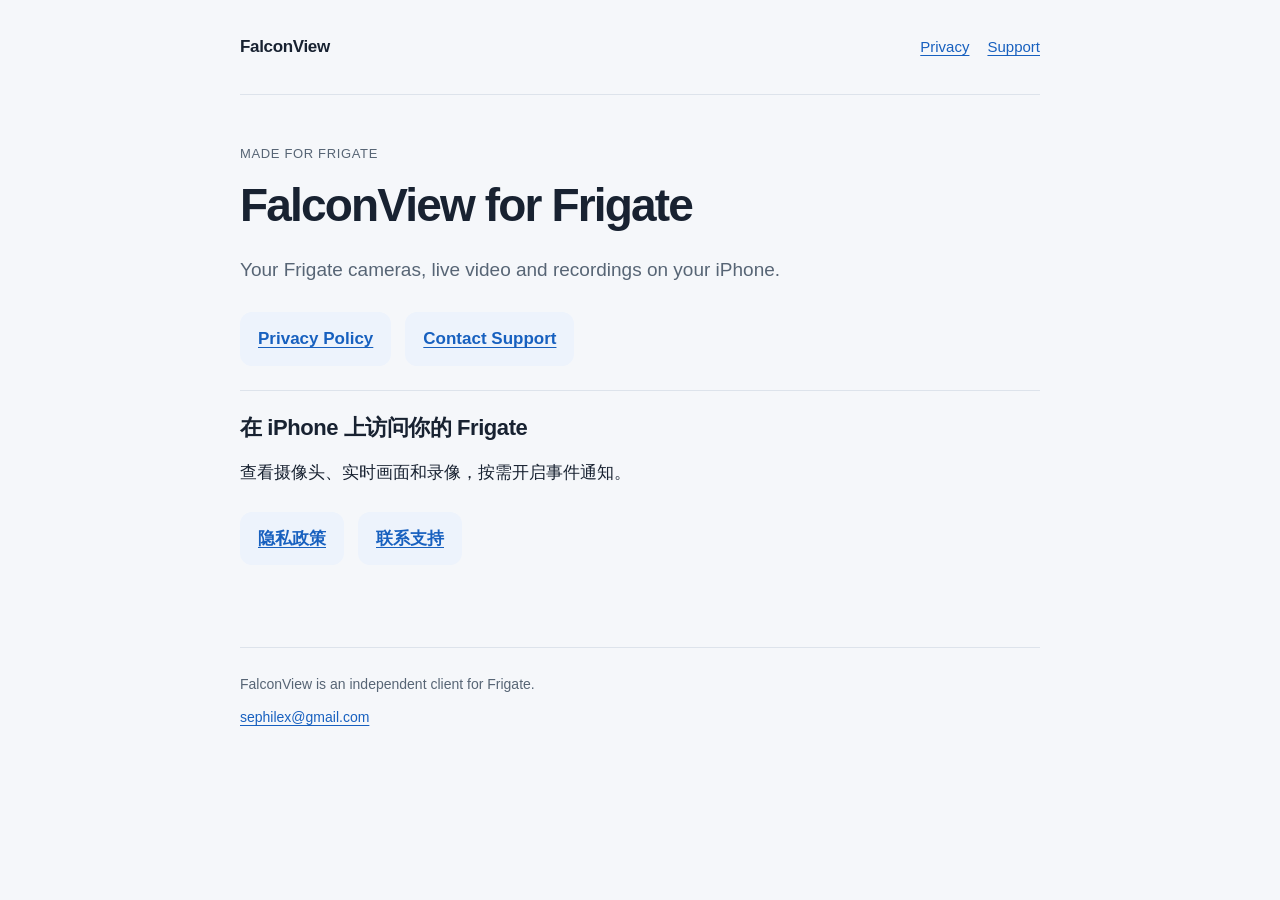
==== index.html @ efe258cc "Publish FalconView privacy policy and support pages" ====
<!doctype html>
<html lang="en">
<head>
  <meta charset="utf-8">
  <meta name="viewport" content="width=device-width, initial-scale=1">
  <meta name="description" content="Privacy and support for FalconView for Frigate.">
  <title>FalconView for Frigate</title>
  <link rel="stylesheet" href="styles.css">
</head>
<body>
  <a class="skip" href="#main">Skip to content</a>
  <header><a class="brand" href="./">FalconView</a><nav aria-label="Pages"><a href="privacy/">Privacy</a><a href="support/">Support</a></nav></header>
  <main id="main">
    <p class="eyebrow">MADE FOR FRIGATE</p>
    <h1>FalconView for Frigate</h1>
    <p class="intro">Your Frigate cameras, live video and recordings on your iPhone.</p>
    <div class="actions"><a class="action" href="privacy/">Privacy Policy</a><a class="action" href="support/">Contact Support</a></div>
    <section lang="zh-Hans">
      <h2>在 iPhone 上访问你的 Frigate</h2>
      <p>查看摄像头、实时画面和录像，按需开启事件通知。</p>
      <div class="actions"><a class="action" href="zh/privacy/">隐私政策</a><a class="action" href="zh/support/">联系支持</a></div>
    </section>
  </main>
  <footer><p>FalconView is an independent client for Frigate.</p><a href="mailto:sephilex@gmail.com">sephilex@gmail.com</a></footer>
</body>
</html>
---- styles.css ----
:root {
  color-scheme: light dark;
  --bg: #f5f7fa;
  --surface: #ffffff;
  --text: #182231;
  --muted: #576575;
  --line: #dde3eb;
  --accent: #1760bf;
  --soft: #edf3fc;
}
@media (prefers-color-scheme: dark) {
  :root {
    --bg: #0e131c;
    --surface: #161e2b;
    --text: #edf2fa;
    --muted: #b0bbca;
    --line: #303c4e;
    --accent: #8cbcff;
    --soft: #1a2a40;
  }
}
* { box-sizing: border-box; }
body {
  margin: 0;
  background: var(--bg);
  color: var(--text);
  font: 17px/1.75 -apple-system, BlinkMacSystemFont, "Segoe UI", sans-serif;
  -webkit-text-size-adjust: 100%;
}
a { color: var(--accent); text-underline-offset: .2em; }
a:hover { text-decoration-thickness: 2px; }
a:focus-visible { outline: 3px solid var(--accent); outline-offset: 5px; border-radius: 3px; }
.skip { position: absolute; top: -100px; left: 16px; background: var(--surface); padding: 12px; }
.skip:focus { top: 8px; }
header, main, footer { width: min(100% - 40px, 800px); margin-inline: auto; }
header {
  display: flex;
  align-items: center;
  justify-content: space-between;
  gap: 20px;
  padding-block: 24px;
  border-bottom: 1px solid var(--line);
}
.brand { color: var(--text); font-weight: 650; text-decoration: none; letter-spacing: -.02em; }
nav { display: flex; gap: 18px; align-items: center; font-size: 15px; }
nav a { padding-block: 10px; }
main { padding-block: 48px 36px; }
.eyebrow { color: var(--muted); font-size: 13px; letter-spacing: .05em; margin: 0 0 12px; }
h1 { font-size: clamp(30px, 6vw, 46px); line-height: 1.2; letter-spacing: -.04em; margin: 0 0 20px; }
.intro { color: var(--muted); font-size: 19px; line-height: 1.75; margin: 0 0 26px; }
.highlights { display: grid; grid-template-columns: repeat(3, 1fr); gap: 12px; margin-block: 28px 36px; }
.highlight { background: var(--surface); border: 1px solid var(--line); border-radius: 16px; padding: 18px; }
.highlight strong { display: block; font-size: 15px; line-height: 1.45; margin-bottom: 6px; }
.highlight span { display: block; color: var(--muted); font-size: 14px; line-height: 1.6; }
section { padding-block: 22px; border-top: 1px solid var(--line); }
h2 { font-size: 22px; line-height: 1.4; letter-spacing: -.02em; margin: 0 0 14px; }
p { margin: 0 0 16px; }
section p:last-child { margin-bottom: 0; }
.contact { background: var(--soft); padding: 22px; border-radius: 16px; margin-top: 18px; }
.contact a { overflow-wrap: anywhere; }
.actions { display: flex; flex-wrap: wrap; gap: 14px; margin-block: 24px; }
.action { display: inline-block; padding: 12px 18px; border-radius: 12px; background: var(--soft); font-weight: 600; }
footer { padding-block: 24px 40px; border-top: 1px solid var(--line); color: var(--muted); font-size: 14px; }
footer p { margin-bottom: 8px; }
@media (max-width: 540px) {
  header, main, footer { width: calc(100% - 32px); }
  header { gap: 10px; padding-block: 18px; }
  nav { gap: 14px; }
  main { padding-top: 32px; }
  .highlights { grid-template-columns: 1fr; gap: 10px; }
  .highlight { padding: 14px 18px; }
  .highlight strong { margin-bottom: 3px; }
}
@media print {
  :root { --bg: white; --surface: white; --text: black; --muted: #444; --line: #bbb; --accent: #222; --soft: white; }
  nav, .skip { display: none; }
  main { padding-top: 20px; }
  section { break-inside: avoid; }
}
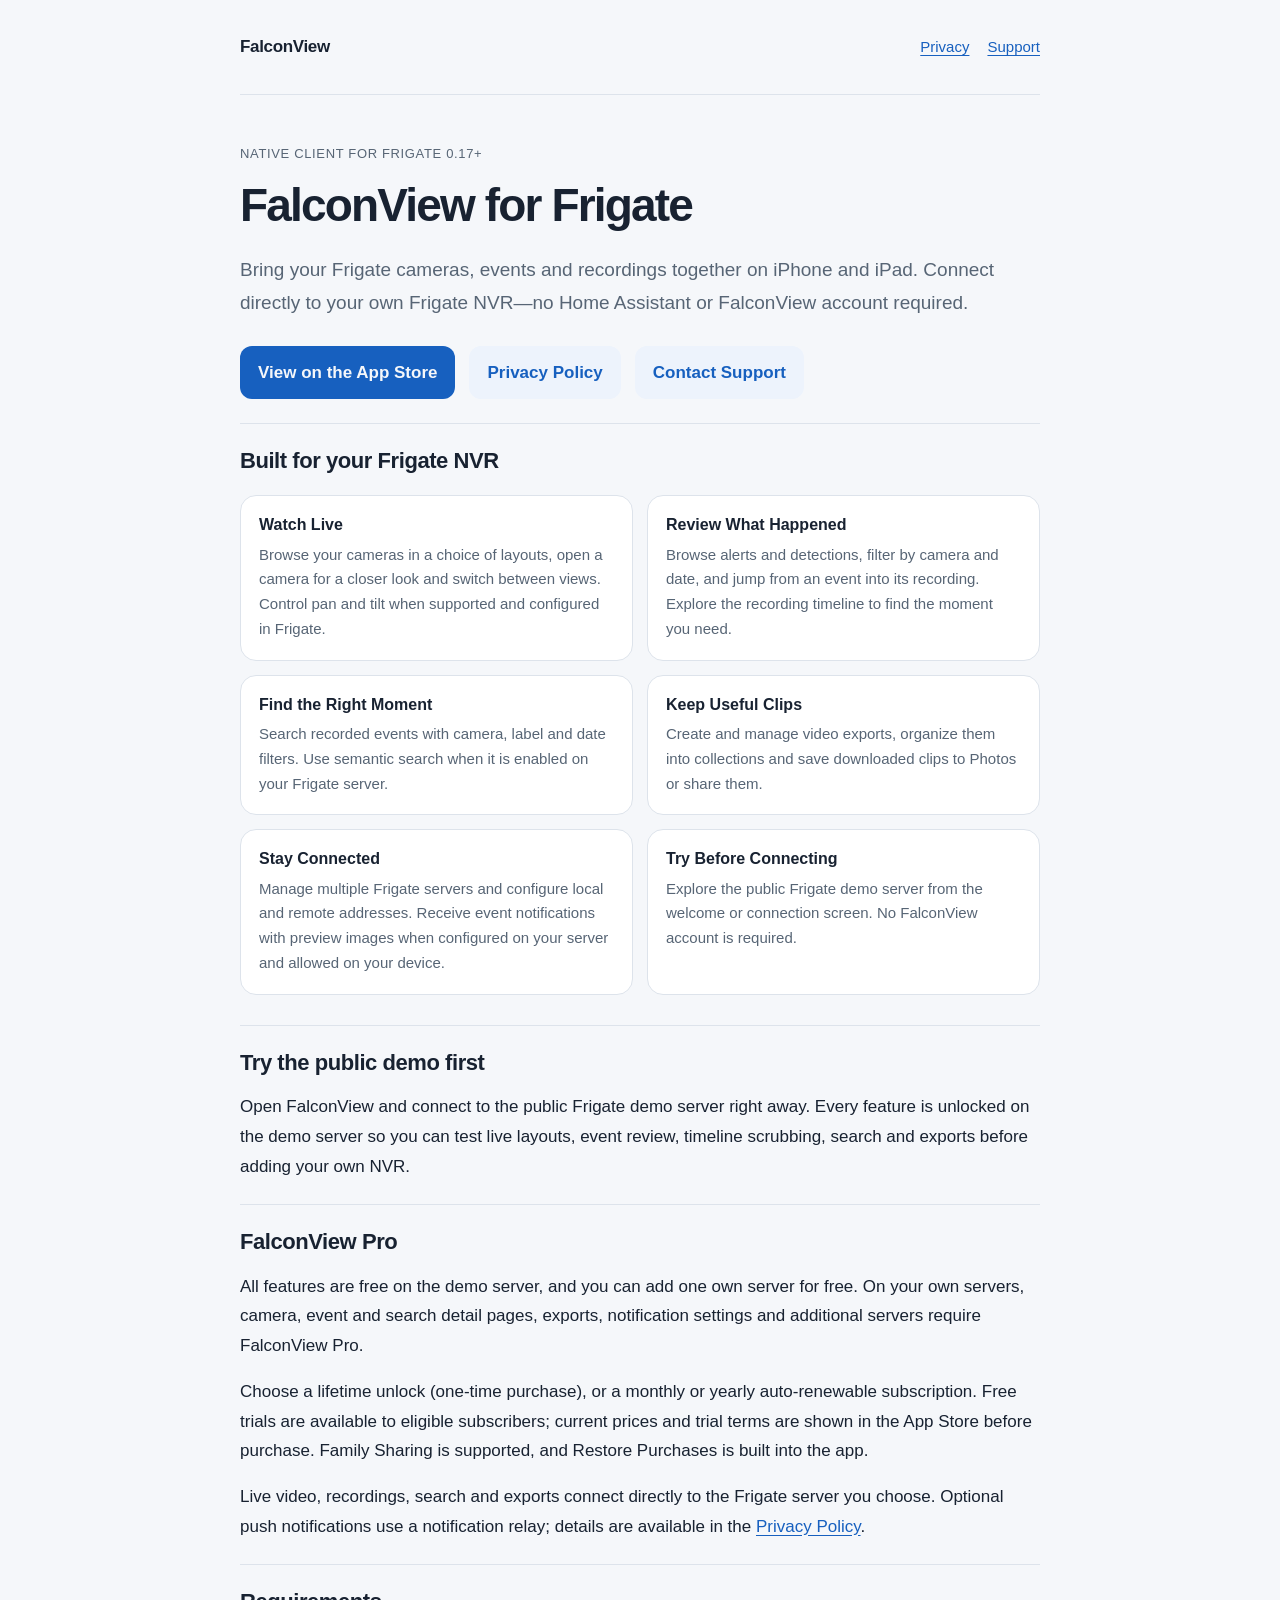
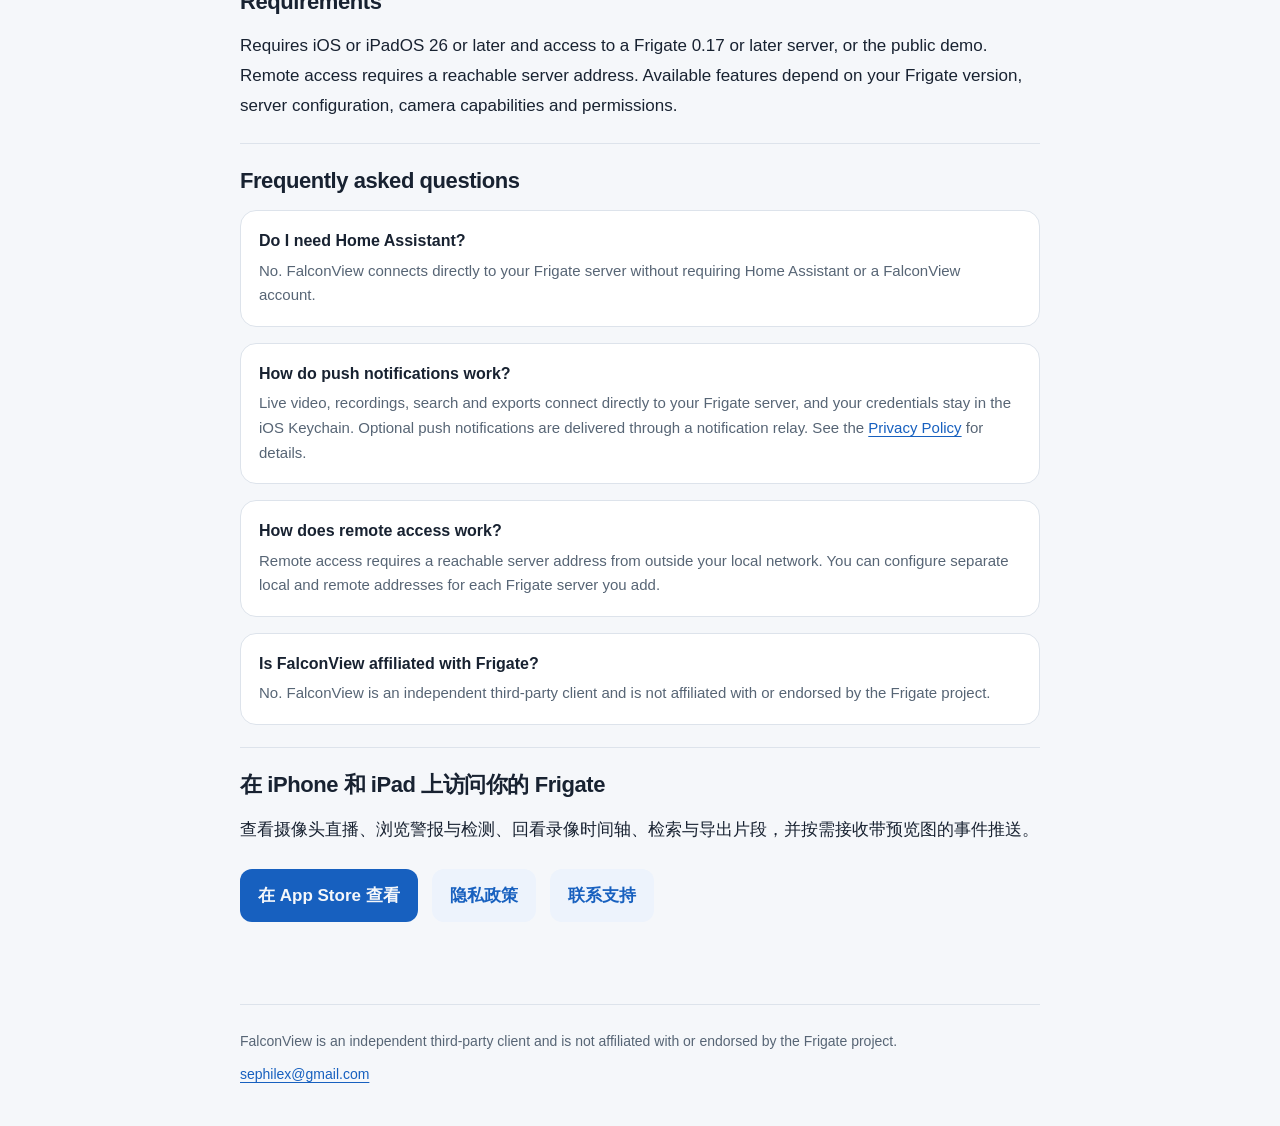
==== commit e530512c: "feat: publish English landing page for FalconView for Frigate" ====
--- a/index.html
+++ b/index.html
@@ -3,7 +3,10 @@
 <head>
   <meta charset="utf-8">
   <meta name="viewport" content="width=device-width, initial-scale=1">
-  <meta name="description" content="Privacy and support for FalconView for Frigate.">
+  <meta name="description" content="FalconView for Frigate is a native iPhone and iPad client for Frigate 0.17+ with live view, review timeline, search, exports, and optional push notifications—no Home Assistant or account required.">
+  <meta property="og:type" content="website">
+  <meta property="og:title" content="FalconView for Frigate">
+  <meta property="og:description" content="A native iPhone and iPad client for your Frigate NVR. Watch live, revisit moments, search events, and save clips—without Home Assistant or an account.">
   <title>FalconView for Frigate</title>
   <link rel="stylesheet" href="styles.css">
 </head>
@@ -11,16 +14,94 @@
   <a class="skip" href="#main">Skip to content</a>
   <header><a class="brand" href="./">FalconView</a><nav aria-label="Pages"><a href="privacy/">Privacy</a><a href="support/">Support</a></nav></header>
   <main id="main">
-    <p class="eyebrow">MADE FOR FRIGATE</p>
+    <p class="eyebrow">NATIVE CLIENT FOR FRIGATE 0.17+</p>
     <h1>FalconView for Frigate</h1>
-    <p class="intro">Your Frigate cameras, live video and recordings on your iPhone.</p>
-    <div class="actions"><a class="action" href="privacy/">Privacy Policy</a><a class="action" href="support/">Contact Support</a></div>
-    <section lang="zh-Hans">
-      <h2>在 iPhone 上访问你的 Frigate</h2>
-      <p>查看摄像头、实时画面和录像，按需开启事件通知。</p>
-      <div class="actions"><a class="action" href="zh/privacy/">隐私政策</a><a class="action" href="zh/support/">联系支持</a></div>
+    <p class="intro">Bring your Frigate cameras, events and recordings together on iPhone and iPad. Connect directly to your own Frigate NVR—no Home Assistant or FalconView account required.</p>
+    <div class="actions">
+      <a class="action primary" href="https://apps.apple.com/app/id6818516011">View on the App Store</a>
+      <a class="action" href="privacy/">Privacy Policy</a>
+      <a class="action" href="support/">Contact Support</a>
+    </div>
+
+    <section aria-labelledby="features-heading">
+      <h2 id="features-heading">Built for your Frigate NVR</h2>
+      <div class="features">
+        <div class="feature">
+          <h3>Watch Live</h3>
+          <p>Browse your cameras in a choice of layouts, open a camera for a closer look and switch between views. Control pan and tilt when supported and configured in Frigate.</p>
+        </div>
+        <div class="feature">
+          <h3>Review What Happened</h3>
+          <p>Browse alerts and detections, filter by camera and date, and jump from an event into its recording. Explore the recording timeline to find the moment you need.</p>
+        </div>
+        <div class="feature">
+          <h3>Find the Right Moment</h3>
+          <p>Search recorded events with camera, label and date filters. Use semantic search when it is enabled on your Frigate server.</p>
+        </div>
+        <div class="feature">
+          <h3>Keep Useful Clips</h3>
+          <p>Create and manage video exports, organize them into collections and save downloaded clips to Photos or share them.</p>
+        </div>
+        <div class="feature">
+          <h3>Stay Connected</h3>
+          <p>Manage multiple Frigate servers and configure local and remote addresses. Receive event notifications with preview images when configured on your server and allowed on your device.</p>
+        </div>
+        <div class="feature">
+          <h3>Try Before Connecting</h3>
+          <p>Explore the public Frigate demo server from the welcome or connection screen. No FalconView account is required.</p>
+        </div>
+      </div>
+    </section>
+
+    <section aria-labelledby="demo-heading">
+      <h2 id="demo-heading">Try the public demo first</h2>
+      <p>Open FalconView and connect to the public Frigate demo server right away. Every feature is unlocked on the demo server so you can test live layouts, event review, timeline scrubbing, search and exports before adding your own NVR.</p>
+    </section>
+
+    <section aria-labelledby="pro-heading">
+      <h2 id="pro-heading">FalconView Pro</h2>
+      <p>All features are free on the demo server, and you can add one own server for free. On your own servers, camera, event and search detail pages, exports, notification settings and additional servers require FalconView Pro.</p>
+      <p>Choose a lifetime unlock (one-time purchase), or a monthly or yearly auto-renewable subscription. Free trials are available to eligible subscribers; current prices and trial terms are shown in the App Store before purchase. Family Sharing is supported, and Restore Purchases is built into the app.</p>
+      <p>Live video, recordings, search and exports connect directly to the Frigate server you choose. Optional push notifications use a notification relay; details are available in the <a href="privacy/">Privacy Policy</a>.</p>
+    </section>
+
+    <section aria-labelledby="requirements-heading">
+      <h2 id="requirements-heading">Requirements</h2>
+      <p>Requires iOS or iPadOS 26 or later and access to a Frigate 0.17 or later server, or the public demo. Remote access requires a reachable server address. Available features depend on your Frigate version, server configuration, camera capabilities and permissions.</p>
+    </section>
+
+    <section aria-labelledby="faq-heading">
+      <h2 id="faq-heading">Frequently asked questions</h2>
+      <div class="faq">
+        <div class="faq-item">
+          <h3>Do I need Home Assistant?</h3>
+          <p>No. FalconView connects directly to your Frigate server without requiring Home Assistant or a FalconView account.</p>
+        </div>
+        <div class="faq-item">
+          <h3>How do push notifications work?</h3>
+          <p>Live video, recordings, search and exports connect directly to your Frigate server, and your credentials stay in the iOS Keychain. Optional push notifications are delivered through a notification relay. See the <a href="privacy/">Privacy Policy</a> for details.</p>
+        </div>
+        <div class="faq-item">
+          <h3>How does remote access work?</h3>
+          <p>Remote access requires a reachable server address from outside your local network. You can configure separate local and remote addresses for each Frigate server you add.</p>
+        </div>
+        <div class="faq-item">
+          <h3>Is FalconView affiliated with Frigate?</h3>
+          <p>No. FalconView is an independent third-party client and is not affiliated with or endorsed by the Frigate project.</p>
+        </div>
+      </div>
+    </section>
+
+    <section lang="zh-Hans" aria-labelledby="zh-heading">
+      <h2 id="zh-heading">在 iPhone 和 iPad 上访问你的 Frigate</h2>
+      <p>查看摄像头直播、浏览警报与检测、回看录像时间轴、检索与导出片段，并按需接收带预览图的事件推送。</p>
+      <div class="actions">
+        <a class="action primary" href="https://apps.apple.com/app/id6818516011">在 App Store 查看</a>
+        <a class="action" href="zh/privacy/">隐私政策</a>
+        <a class="action" href="zh/support/">联系支持</a>
+      </div>
     </section>
   </main>
-  <footer><p>FalconView is an independent client for Frigate.</p><a href="mailto:sephilex@gmail.com">sephilex@gmail.com</a></footer>
+  <footer><p>FalconView is an independent third-party client and is not affiliated with or endorsed by the Frigate project.</p><a href="mailto:sephilex@gmail.com">sephilex@gmail.com</a></footer>
 </body>
 </html>
--- a/styles.css
+++ b/styles.css
@@ -59,7 +59,16 @@
 .contact { background: var(--soft); padding: 22px; border-radius: 16px; margin-top: 18px; }
 .contact a { overflow-wrap: anywhere; }
 .actions { display: flex; flex-wrap: wrap; gap: 14px; margin-block: 24px; }
-.action { display: inline-block; padding: 12px 18px; border-radius: 12px; background: var(--soft); font-weight: 600; }
+.action { display: inline-block; padding: 12px 18px; border-radius: 12px; background: var(--soft); font-weight: 600; text-decoration: none; }
+.action.primary { background: var(--accent); color: var(--bg); }
+.features { display: grid; grid-template-columns: repeat(2, 1fr); gap: 14px; margin-block: 18px 8px; }
+.feature { background: var(--surface); border: 1px solid var(--line); border-radius: 16px; padding: 18px; }
+.feature h3 { font-size: 16px; line-height: 1.4; margin: 0 0 6px; }
+.feature p { color: var(--muted); font-size: 15px; line-height: 1.65; margin: 0; }
+.faq { display: grid; gap: 16px; margin-top: 14px; }
+.faq-item { background: var(--surface); border: 1px solid var(--line); border-radius: 16px; padding: 18px; }
+.faq-item h3 { font-size: 16px; line-height: 1.45; margin: 0 0 6px; }
+.faq-item p { color: var(--muted); font-size: 15px; line-height: 1.65; margin: 0; }
 footer { padding-block: 24px 40px; border-top: 1px solid var(--line); color: var(--muted); font-size: 14px; }
 footer p { margin-bottom: 8px; }
 @media (max-width: 540px) {
@@ -67,8 +76,8 @@
   header { gap: 10px; padding-block: 18px; }
   nav { gap: 14px; }
   main { padding-top: 32px; }
-  .highlights { grid-template-columns: 1fr; gap: 10px; }
-  .highlight { padding: 14px 18px; }
+  .highlights, .features { grid-template-columns: 1fr; gap: 10px; }
+  .highlight, .feature, .faq-item { padding: 14px 18px; }
   .highlight strong { margin-bottom: 3px; }
 }
 @media print {
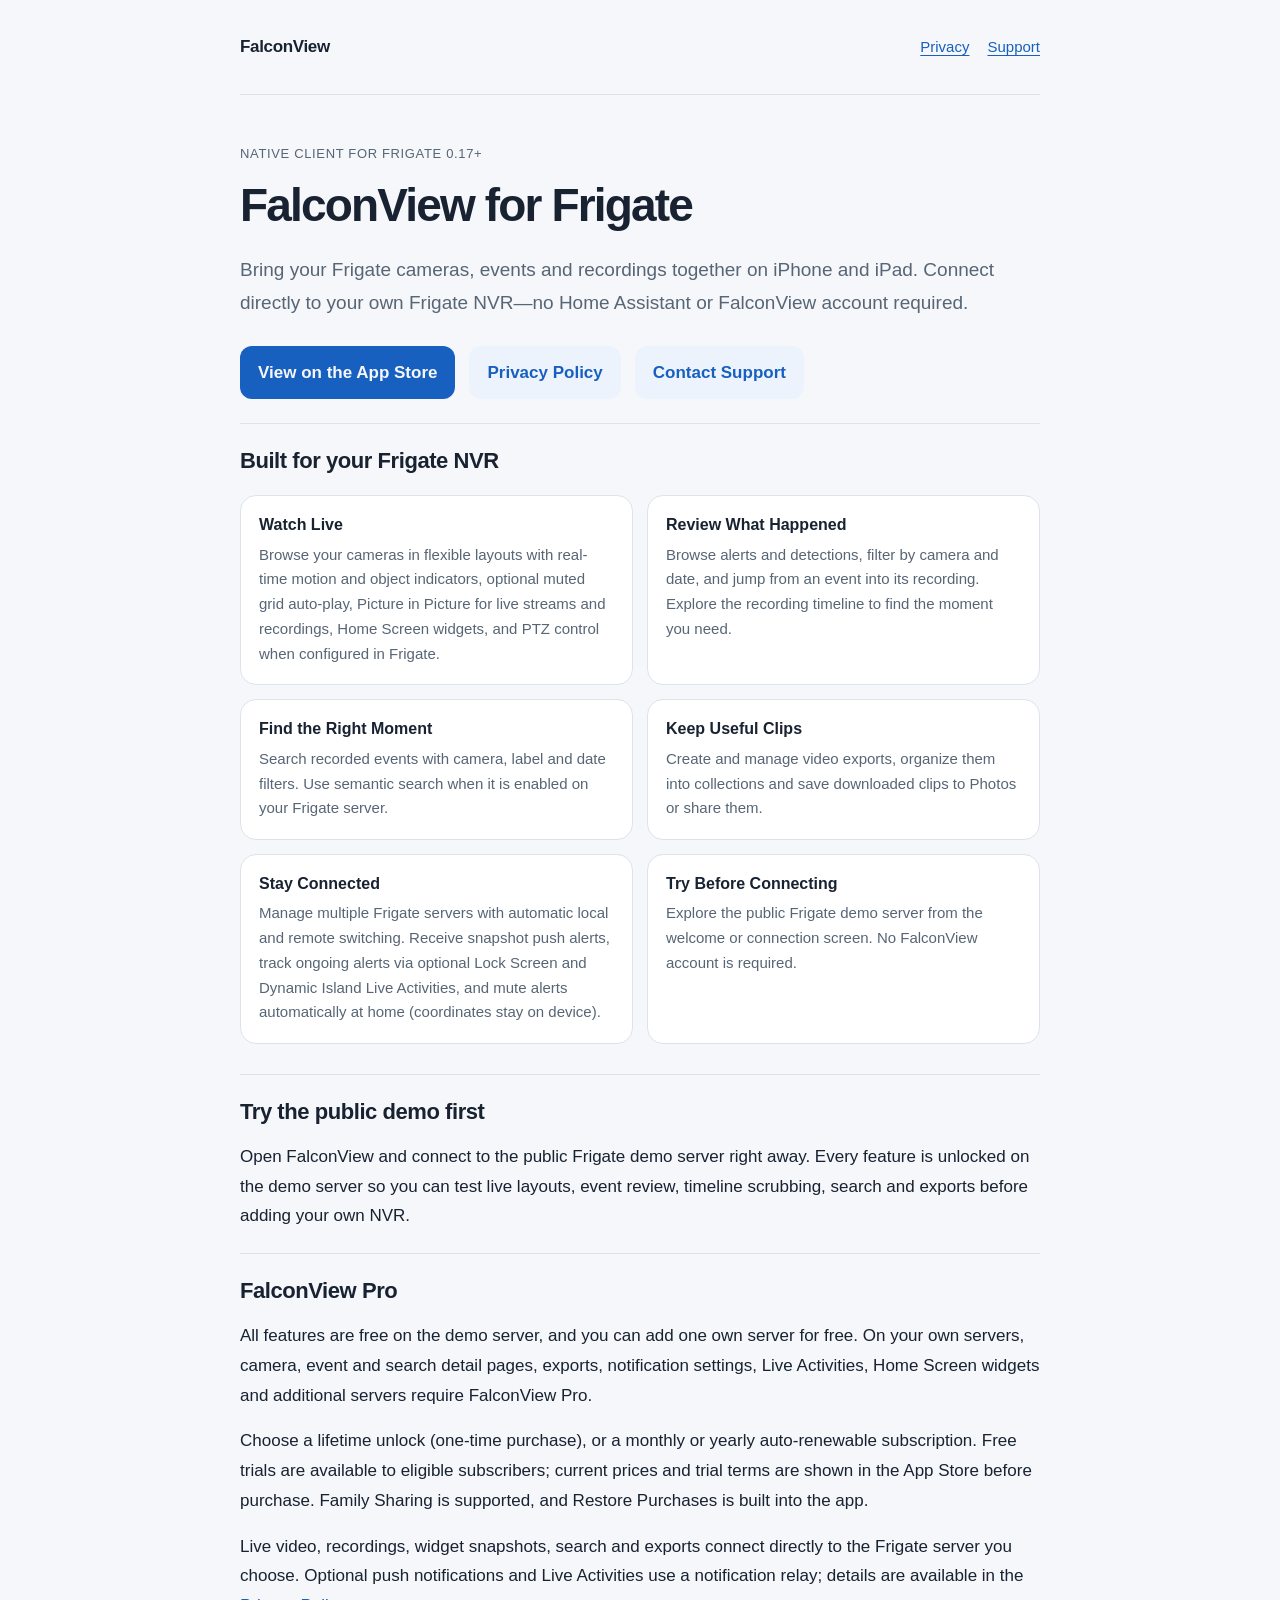
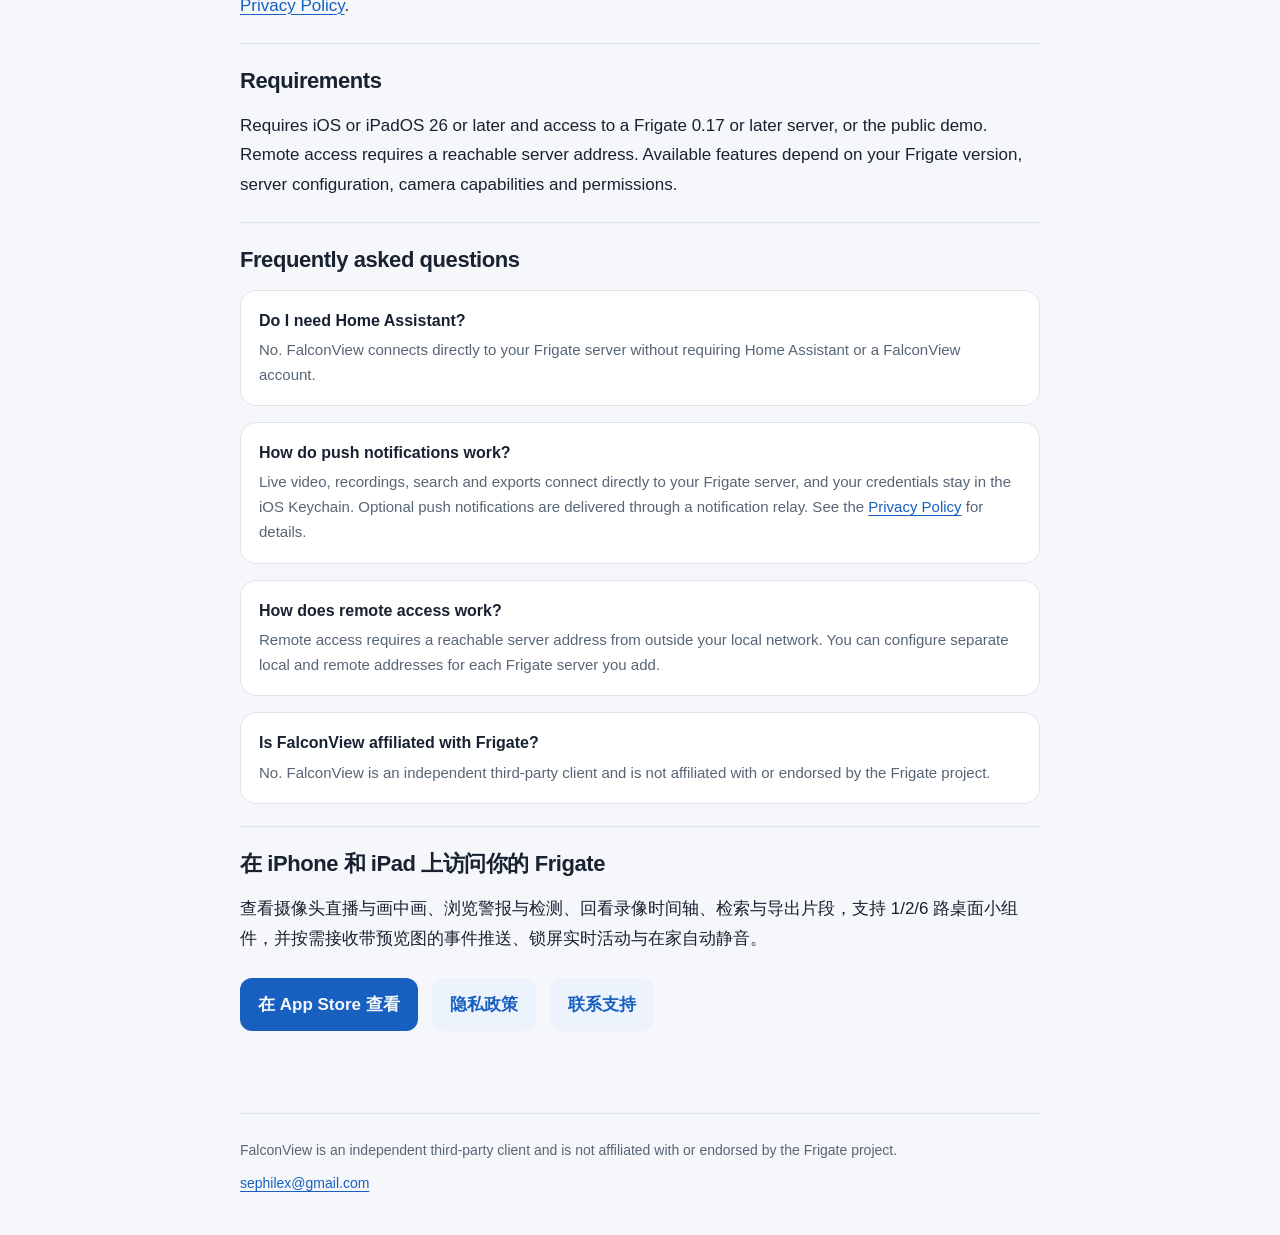
==== commit 9a0f91f9: "docs: update landing page and privacy policy for 1.2.0" ====
--- a/index.html
+++ b/index.html
@@ -28,7 +28,7 @@
       <div class="features">
         <div class="feature">
           <h3>Watch Live</h3>
-          <p>Browse your cameras in a choice of layouts, open a camera for a closer look and switch between views. Control pan and tilt when supported and configured in Frigate.</p>
+          <p>Browse your cameras in flexible layouts with real-time motion and object indicators, optional muted grid auto-play, Picture in Picture for live streams and recordings, Home Screen widgets, and PTZ control when configured in Frigate.</p>
         </div>
         <div class="feature">
           <h3>Review What Happened</h3>
@@ -44,7 +44,7 @@
         </div>
         <div class="feature">
           <h3>Stay Connected</h3>
-          <p>Manage multiple Frigate servers and configure local and remote addresses. Receive event notifications with preview images when configured on your server and allowed on your device.</p>
+          <p>Manage multiple Frigate servers with automatic local and remote switching. Receive snapshot push alerts, track ongoing alerts via optional Lock Screen and Dynamic Island Live Activities, and mute alerts automatically at home (coordinates stay on device).</p>
         </div>
         <div class="feature">
           <h3>Try Before Connecting</h3>
@@ -60,9 +60,9 @@
 
     <section aria-labelledby="pro-heading">
       <h2 id="pro-heading">FalconView Pro</h2>
-      <p>All features are free on the demo server, and you can add one own server for free. On your own servers, camera, event and search detail pages, exports, notification settings and additional servers require FalconView Pro.</p>
+      <p>All features are free on the demo server, and you can add one own server for free. On your own servers, camera, event and search detail pages, exports, notification settings, Live Activities, Home Screen widgets and additional servers require FalconView Pro.</p>
       <p>Choose a lifetime unlock (one-time purchase), or a monthly or yearly auto-renewable subscription. Free trials are available to eligible subscribers; current prices and trial terms are shown in the App Store before purchase. Family Sharing is supported, and Restore Purchases is built into the app.</p>
-      <p>Live video, recordings, search and exports connect directly to the Frigate server you choose. Optional push notifications use a notification relay; details are available in the <a href="privacy/">Privacy Policy</a>.</p>
+      <p>Live video, recordings, widget snapshots, search and exports connect directly to the Frigate server you choose. Optional push notifications and Live Activities use a notification relay; details are available in the <a href="privacy/">Privacy Policy</a>.</p>
     </section>
 
     <section aria-labelledby="requirements-heading">
@@ -94,7 +94,7 @@
 
     <section lang="zh-Hans" aria-labelledby="zh-heading">
       <h2 id="zh-heading">在 iPhone 和 iPad 上访问你的 Frigate</h2>
-      <p>查看摄像头直播、浏览警报与检测、回看录像时间轴、检索与导出片段，并按需接收带预览图的事件推送。</p>
+      <p>查看摄像头直播与画中画、浏览警报与检测、回看录像时间轴、检索与导出片段，支持 1/2/6 路桌面小组件，并按需接收带预览图的事件推送、锁屏实时活动与在家自动静音。</p>
       <div class="actions">
         <a class="action primary" href="https://apps.apple.com/app/id6818516011">在 App Store 查看</a>
         <a class="action" href="zh/privacy/">隐私政策</a>
